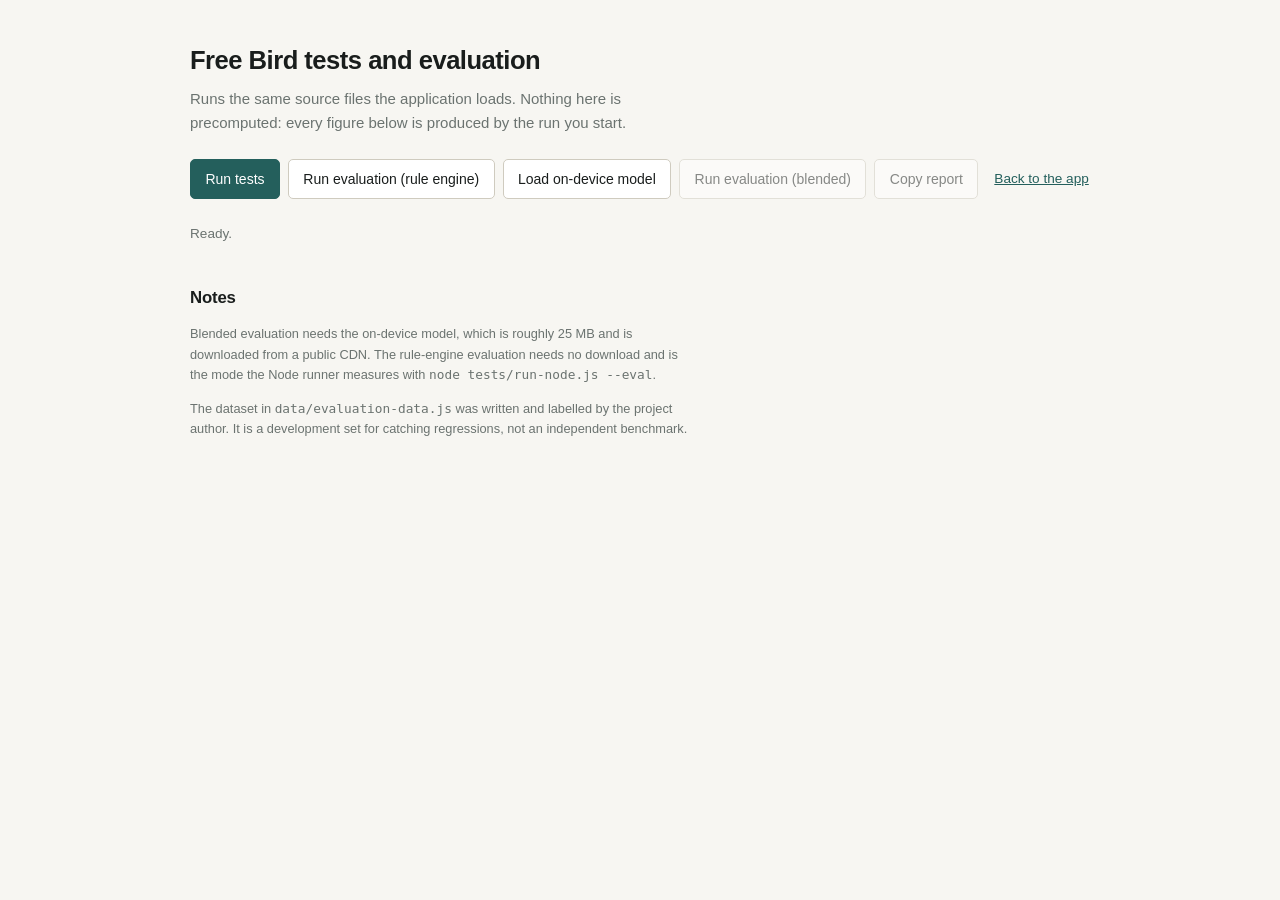
==== tests/index.html @ a353ec22 "Create the Free Bird application GitHub repository" ====
<!DOCTYPE html>
<html lang="en">
<head>
  <meta charset="utf-8">
  <meta name="viewport" content="width=device-width, initial-scale=1">
  <title>Free Bird tests and evaluation</title>
  <link rel="icon" href="../assets/logo.svg" type="image/svg+xml">
  <style>
    :root {
      --bg: #f7f6f2; --ink: #191d1c; --mute: #6b7370; --line: #e3e0d7;
      --ok: #2f6b4f; --bad: #97402c; --accent: #245f5c;
      --font: ui-sans-serif, -apple-system, "Segoe UI", Roboto, Arial, sans-serif;
      --mono: ui-monospace, SFMono-Regular, "SF Mono", Menlo, Consolas, monospace;
    }
    * { box-sizing: border-box; }
    body {
      margin: 0; padding: 2.5rem 1.5rem 5rem;
      background: var(--bg); color: var(--ink);
      font-family: var(--font); font-size: 15px; line-height: 1.6;
    }
    .wrap { max-width: 900px; margin: 0 auto; }
    h1 { font-size: 1.6rem; margin: 0 0 .35rem; letter-spacing: -.02em; }
    h2 { font-size: 1.05rem; margin: 2.5rem 0 .75rem; letter-spacing: -.01em; }
    .lede { color: var(--mute); margin: 0 0 1.5rem; max-width: 62ch; }
    .bar { display: flex; flex-wrap: wrap; gap: .5rem; margin-bottom: 1.5rem; }
    button {
      padding: .5rem .9rem; min-height: 2.4rem;
      background: #fff; border: 1px solid #cfcbbf; border-radius: 5px;
      font: inherit; font-size: .875rem; cursor: pointer; color: var(--ink);
    }
    button.primary { background: var(--accent); border-color: var(--accent); color: #fff; }
    button:disabled { opacity: .5; cursor: not-allowed; }
    button:focus-visible { outline: 2px solid var(--accent); outline-offset: 2px; }
    .summary {
      padding: .85rem 1.1rem; border: 1px solid var(--line); border-radius: 6px;
      background: #fffefb; margin-bottom: 1.25rem; font-variant-numeric: tabular-nums;
    }
    .summary.pass { border-color: var(--ok); color: var(--ok); }
    .summary.fail { border-color: var(--bad); color: var(--bad); }
    .suite { margin-bottom: 1.25rem; }
    .suite h3 { font-size: .9rem; margin: 0 0 .35rem; }
    ul { list-style: none; margin: 0; padding: 0; }
    li { padding: .2rem 0 .2rem 1.6rem; position: relative; font-size: .875rem; }
    li::before { position: absolute; left: 0; font-weight: 700; font-size: .75rem; }
    li.pass::before { content: "PASS"; content: "\2713"; color: var(--ok); }
    li.fail::before { content: "\2717"; color: var(--bad); }
    li.fail { color: var(--bad); }
    li .err { display: block; font-family: var(--mono); font-size: .75rem; color: var(--bad); padding-left: .2rem; }
    pre {
      background: #fffefb; border: 1px solid var(--line); border-radius: 6px;
      padding: 1rem; overflow-x: auto; font-family: var(--mono); font-size: .75rem;
      line-height: 1.55; white-space: pre;
    }
    .note { font-size: .8rem; color: var(--mute); max-width: 70ch; }
    .status { font-size: .85rem; color: var(--mute); margin-bottom: 1rem; }
    a { color: var(--accent); }
  </style>
</head>
<body>
  <div class="wrap">
    <h1>Free Bird tests and evaluation</h1>
    <p class="lede">
      Runs the same source files the application loads. Nothing here is precomputed:
      every figure below is produced by the run you start.
    </p>

    <div class="bar">
      <button id="run-tests" class="primary" type="button">Run tests</button>
      <button id="run-eval" type="button">Run evaluation (rule engine)</button>
      <button id="load-model" type="button">Load on-device model</button>
      <button id="run-eval-blended" type="button" disabled>Run evaluation (blended)</button>
      <button id="copy" type="button" disabled>Copy report</button>
      <a href="../index.html" style="align-self:center;margin-left:.5rem;font-size:.85rem;">Back to the app</a>
    </div>

    <p class="status" id="status">Ready.</p>
    <div id="summary"></div>
    <div id="results"></div>
    <div id="report"></div>

    <h2>Notes</h2>
    <p class="note">
      Blended evaluation needs the on-device model, which is roughly 25 MB and is
      downloaded from a public CDN. The rule-engine evaluation needs no download
      and is the mode the Node runner measures with
      <code>node tests/run-node.js --eval</code>.
    </p>
    <p class="note">
      The dataset in <code>data/evaluation-data.js</code> was written and labelled by
      the project author. It is a development set for catching regressions, not an
      independent benchmark.
    </p>
  </div>

  <script src="../ai/normalize.js"></script>
  <script src="../data/exercises.js"></script>
  <script src="../ai/classifier.js"></script>
  <script src="../ai/safety.js"></script>
  <script src="../ai/model.js"></script>
  <script src="../ai/recommendations.js"></script>
  <script src="../ai/fallback.js"></script>
  <script src="../ai/pipeline.js"></script>
  <script src="../data/evaluation-data.js"></script>
  <script src="test-harness.js"></script>
  <script src="classifier-tests.js"></script>
  <script src="safety-tests.js"></script>
  <script src="recommendation-tests.js"></script>
  <script src="evaluate.js"></script>
  <script>
    (function () {
      'use strict';
      var FB = window.FB;
      var statusNode = document.getElementById('status');
      var summaryNode = document.getElementById('summary');
      var resultsNode = document.getElementById('results');
      var reportNode = document.getElementById('report');
      var copyBtn = document.getElementById('copy');
      var lastReportText = '';

      function setStatus(text) { statusNode.textContent = text; }

      function clearOutput() {
        summaryNode.innerHTML = '';
        resultsNode.innerHTML = '';
        reportNode.innerHTML = '';
        copyBtn.disabled = true;
      }

      document.getElementById('run-tests').addEventListener('click', function () {
        clearOutput();
        setStatus('Running tests...');

        var groups = {};
        FB.testHarness.run(function (result) {
          if (!groups[result.suite]) {
            var section = document.createElement('section');
            section.className = 'suite';
            var heading = document.createElement('h3');
            heading.textContent = result.suite;
            var list = document.createElement('ul');
            section.appendChild(heading);
            section.appendChild(list);
            resultsNode.appendChild(section);
            groups[result.suite] = list;
          }
          var item = document.createElement('li');
          item.className = result.passed ? 'pass' : 'fail';
          item.textContent = result.label;
          if (!result.passed) {
            var err = document.createElement('span');
            err.className = 'err';
            err.textContent = result.error;
            item.appendChild(err);
          }
          groups[result.suite].appendChild(item);
        }).then(function (summary) {
          var box = document.createElement('div');
          box.className = 'summary ' + (summary.failed ? 'fail' : 'pass');
          box.textContent = summary.passed + ' passed, ' + summary.failed + ' failed, ' + summary.total + ' total';
          summaryNode.appendChild(box);
          setStatus(summary.failed ? 'Finished with failures.' : 'All tests passed.');
        });
      });

      function runEvaluation(mode) {
        clearOutput();
        setStatus('Evaluating in ' + mode + ' mode...');

        FB.evaluate.run({
          mode: mode,
          onProgress: function (done, total) { setStatus('Evaluating ' + done + ' of ' + total + '...'); }
        }).then(function (report) {
          lastReportText = FB.evaluate.format(report);
          var pre = document.createElement('pre');
          pre.textContent = lastReportText;
          reportNode.appendChild(pre);
          copyBtn.disabled = false;
          setStatus('Evaluation finished.');
        }).catch(function (err) {
          setStatus('Evaluation failed: ' + err.message);
        });
      }

      document.getElementById('run-eval').addEventListener('click', function () { runEvaluation('rules'); });
      document.getElementById('run-eval-blended').addEventListener('click', function () { runEvaluation('blended'); });

      document.getElementById('load-model').addEventListener('click', function () {
        setStatus('Loading the on-device model...');
        FB.model.on(function (state) {
          if (state.status === 'loading') setStatus('Loading the on-device model, ' + state.progress + '%');
        });
        FB.model.load().then(function (state) {
          if (FB.model.semanticReady()) {
            document.getElementById('run-eval-blended').disabled = false;
            setStatus('Model ready (' + state.modelId + '). Blended evaluation is now available.');
          } else {
            setStatus('The model could not load: ' + (state.error || 'unknown reason') + '. Rule-engine evaluation still works.');
          }
        });
      });

      copyBtn.addEventListener('click', function () {
        if (!lastReportText) return;
        if (navigator.clipboard) {
          navigator.clipboard.writeText(lastReportText).then(function () { setStatus('Report copied.'); });
        }
      });
    })();
  </script>
</body>
</html>
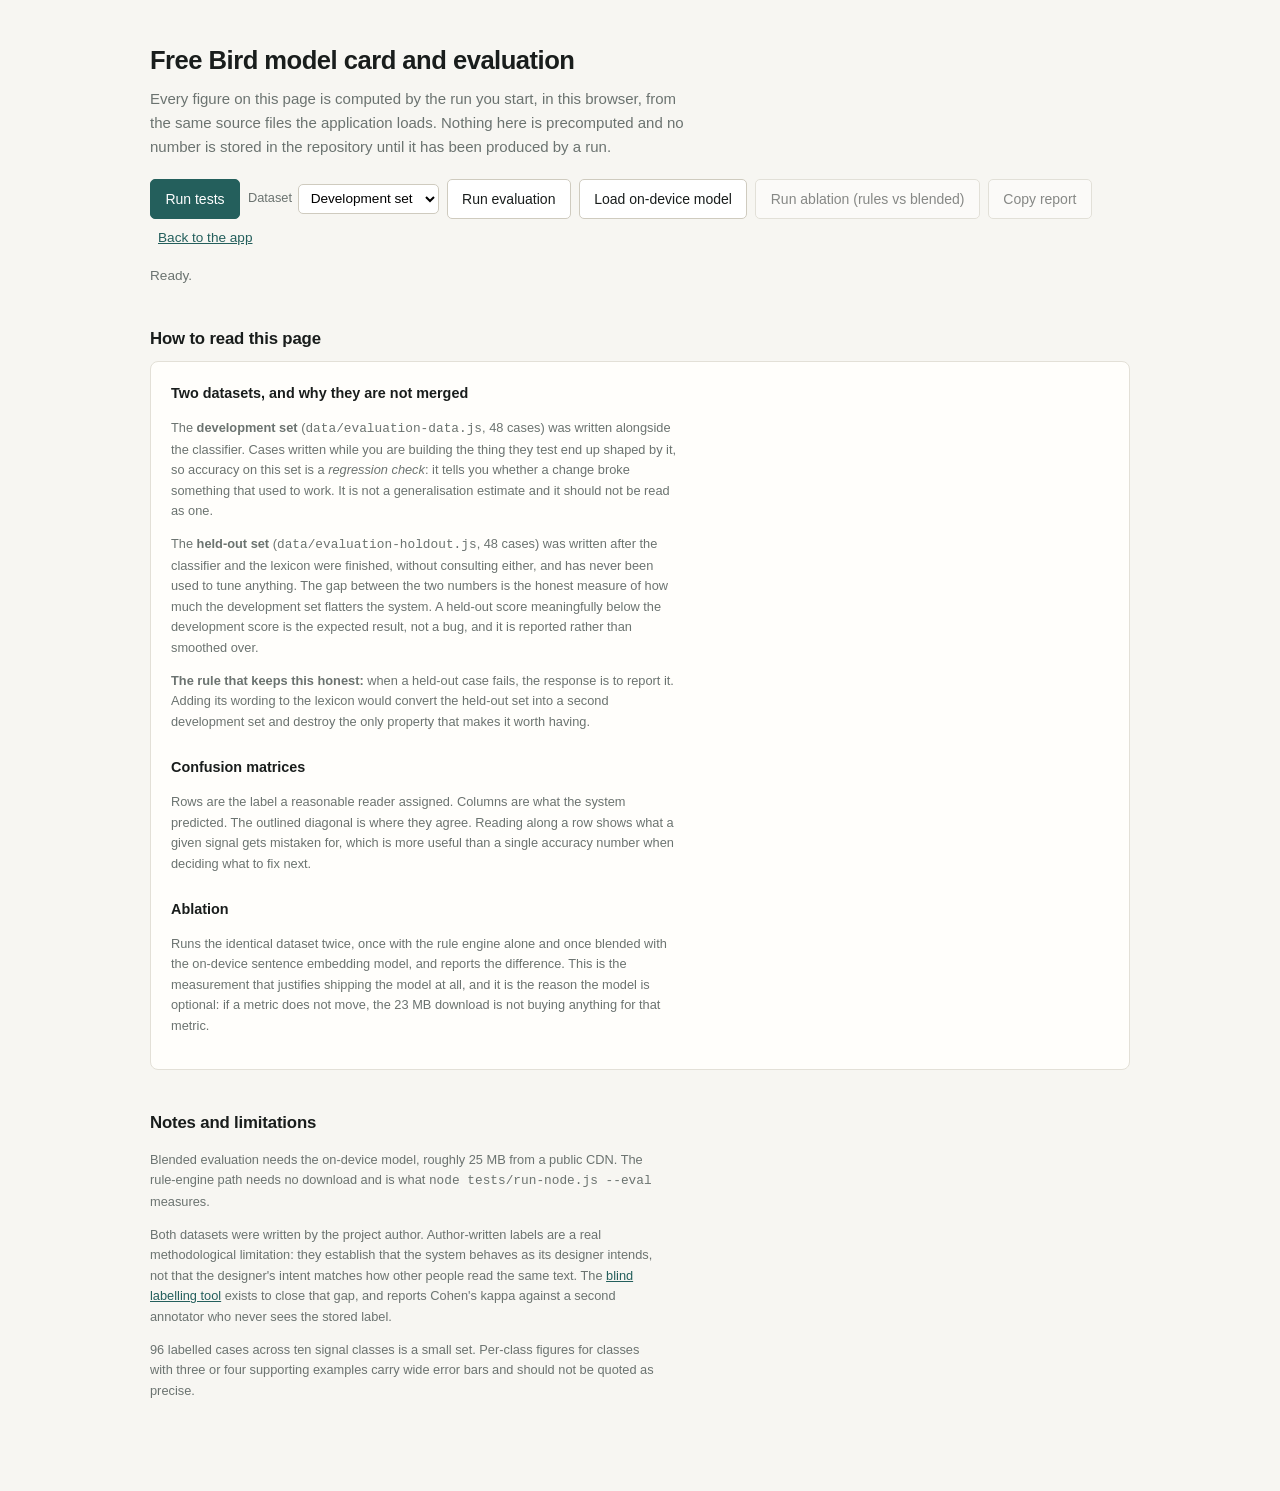
==== commit 1d442c4a: "model improvements and wingman prompting limit up" ====
--- a/tests/index.html
+++ b/tests/index.html
@@ -3,12 +3,12 @@
 <head>
   <meta charset="utf-8">
   <meta name="viewport" content="width=device-width, initial-scale=1">
-  <title>Free Bird tests and evaluation</title>
+  <title>Free Bird model card and evaluation</title>
   <link rel="icon" href="../assets/logo.svg" type="image/svg+xml">
   <style>
     :root {
-      --bg: #f7f6f2; --ink: #191d1c; --mute: #6b7370; --line: #e3e0d7;
-      --ok: #2f6b4f; --bad: #97402c; --accent: #245f5c;
+      --bg: #f7f6f2; --surface: #fffefb; --ink: #191d1c; --mute: #6b7370; --line: #e3e0d7;
+      --ok: #2f6b4f; --bad: #97402c; --accent: #245f5c; --accent-soft: #e8f0ee;
       --font: ui-sans-serif, -apple-system, "Segoe UI", Roboto, Arial, sans-serif;
       --mono: ui-monospace, SFMono-Regular, "SF Mono", Menlo, Consolas, monospace;
     }
@@ -18,11 +18,12 @@
       background: var(--bg); color: var(--ink);
       font-family: var(--font); font-size: 15px; line-height: 1.6;
     }
-    .wrap { max-width: 900px; margin: 0 auto; }
+    .wrap { max-width: 980px; margin: 0 auto; }
     h1 { font-size: 1.6rem; margin: 0 0 .35rem; letter-spacing: -.02em; }
-    h2 { font-size: 1.05rem; margin: 2.5rem 0 .75rem; letter-spacing: -.01em; }
-    .lede { color: var(--mute); margin: 0 0 1.5rem; max-width: 62ch; }
-    .bar { display: flex; flex-wrap: wrap; gap: .5rem; margin-bottom: 1.5rem; }
+    h2 { font-size: 1.05rem; margin: 2.5rem 0 .5rem; letter-spacing: -.01em; }
+    h3 { font-size: .9rem; margin: 1.5rem 0 .5rem; }
+    .lede { color: var(--mute); margin: 0 0 1.25rem; max-width: 66ch; }
+    .bar { display: flex; flex-wrap: wrap; gap: .5rem; margin-bottom: 1rem; align-items: center; }
     button {
       padding: .5rem .9rem; min-height: 2.4rem;
       background: #fff; border: 1px solid #cfcbbf; border-radius: 5px;
@@ -31,64 +32,153 @@
     button.primary { background: var(--accent); border-color: var(--accent); color: #fff; }
     button:disabled { opacity: .5; cursor: not-allowed; }
     button:focus-visible { outline: 2px solid var(--accent); outline-offset: 2px; }
+    label.field { font-size: .8rem; color: var(--mute); display: inline-flex; align-items: center; gap: .35rem; }
+    select { font: inherit; font-size: .85rem; padding: .35rem .5rem; border: 1px solid #cfcbbf; border-radius: 5px; background: #fff; }
     .summary {
       padding: .85rem 1.1rem; border: 1px solid var(--line); border-radius: 6px;
-      background: #fffefb; margin-bottom: 1.25rem; font-variant-numeric: tabular-nums;
+      background: var(--surface); margin-bottom: 1.25rem; font-variant-numeric: tabular-nums;
     }
     .summary.pass { border-color: var(--ok); color: var(--ok); }
     .summary.fail { border-color: var(--bad); color: var(--bad); }
     .suite { margin-bottom: 1.25rem; }
     .suite h3 { font-size: .9rem; margin: 0 0 .35rem; }
-    ul { list-style: none; margin: 0; padding: 0; }
-    li { padding: .2rem 0 .2rem 1.6rem; position: relative; font-size: .875rem; }
-    li::before { position: absolute; left: 0; font-weight: 700; font-size: .75rem; }
-    li.pass::before { content: "PASS"; content: "\2713"; color: var(--ok); }
-    li.fail::before { content: "\2717"; color: var(--bad); }
-    li.fail { color: var(--bad); }
-    li .err { display: block; font-family: var(--mono); font-size: .75rem; color: var(--bad); padding-left: .2rem; }
+    ul.tests { list-style: none; margin: 0; padding: 0; }
+    ul.tests li { padding: .2rem 0 .2rem 1.6rem; position: relative; font-size: .875rem; }
+    ul.tests li::before { position: absolute; left: 0; font-weight: 700; font-size: .75rem; }
+    ul.tests li.pass::before { content: "\2713"; color: var(--ok); }
+    ul.tests li.fail::before { content: "\2717"; color: var(--bad); }
+    ul.tests li.fail { color: var(--bad); }
+    ul.tests li .err { display: block; font-family: var(--mono); font-size: .75rem; color: var(--bad); padding-left: .2rem; }
     pre {
-      background: #fffefb; border: 1px solid var(--line); border-radius: 6px;
+      background: var(--surface); border: 1px solid var(--line); border-radius: 6px;
       padding: 1rem; overflow-x: auto; font-family: var(--mono); font-size: .75rem;
       line-height: 1.55; white-space: pre;
     }
-    .note { font-size: .8rem; color: var(--mute); max-width: 70ch; }
+    .note { font-size: .8rem; color: var(--mute); max-width: 72ch; }
     .status { font-size: .85rem; color: var(--mute); margin-bottom: 1rem; }
     a { color: var(--accent); }
+
+    .panel {
+      background: var(--surface); border: 1px solid var(--line);
+      border-radius: 8px; padding: 1.25rem; margin-bottom: 1.25rem;
+    }
+    .panel--flag { border-color: var(--accent); background: var(--accent-soft); }
+
+    .cards { display: grid; grid-template-columns: repeat(auto-fit, minmax(160px, 1fr)); gap: 1rem; }
+    .card__label { font-size: .7rem; text-transform: uppercase; letter-spacing: .06em; color: var(--mute); }
+    .card__value { font-size: 1.5rem; font-weight: 600; letter-spacing: -.02em; font-variant-numeric: tabular-nums; }
+    .card__note { font-size: .75rem; color: var(--mute); }
+
+    table { border-collapse: collapse; width: 100%; font-size: .8rem; font-variant-numeric: tabular-nums; }
+    .scroll { overflow-x: auto; }
+    th, td { padding: .35rem .5rem; text-align: left; border-bottom: 1px solid var(--line); white-space: nowrap; }
+    th { font-weight: 600; font-size: .7rem; text-transform: uppercase; letter-spacing: .05em; color: var(--mute); }
+    td.num, th.num { text-align: right; }
+    tr.total td { font-weight: 600; border-top: 2px solid var(--line); }
+
+    .cm td.cell { text-align: center; font-variant-numeric: tabular-nums; border: 1px solid var(--line); }
+    .cm th.rowhead { font-size: .7rem; text-transform: none; letter-spacing: 0; color: var(--ink); font-weight: 500; }
+    .cm th.colhead {
+      font-size: .65rem; text-transform: none; letter-spacing: 0;
+      writing-mode: vertical-rl; transform: rotate(180deg);
+      height: 7.5rem; vertical-align: bottom; padding: .25rem;
+    }
+    .cm td.diag { outline: 2px solid var(--accent); outline-offset: -2px; }
+    .cm td.zero { color: #c9c5bb; }
+
+    .delta-up { color: var(--ok); font-weight: 600; }
+    .delta-down { color: var(--bad); font-weight: 600; }
+    .delta-flat { color: var(--mute); }
+
+    .legend { font-size: .75rem; color: var(--mute); margin-top: .5rem; }
+    .hidden { display: none; }
   </style>
 </head>
 <body>
   <div class="wrap">
-    <h1>Free Bird tests and evaluation</h1>
+    <h1>Free Bird model card and evaluation</h1>
     <p class="lede">
-      Runs the same source files the application loads. Nothing here is precomputed:
-      every figure below is produced by the run you start.
+      Every figure on this page is computed by the run you start, in this browser,
+      from the same source files the application loads. Nothing here is precomputed
+      and no number is stored in the repository until it has been produced by a run.
     </p>
 
     <div class="bar">
       <button id="run-tests" class="primary" type="button">Run tests</button>
-      <button id="run-eval" type="button">Run evaluation (rule engine)</button>
+      <label class="field">
+        Dataset
+        <select id="dataset">
+          <option value="dev">Development set</option>
+          <option value="holdout">Held-out set</option>
+          <option value="all">Both</option>
+        </select>
+      </label>
+      <button id="run-eval" type="button">Run evaluation</button>
       <button id="load-model" type="button">Load on-device model</button>
-      <button id="run-eval-blended" type="button" disabled>Run evaluation (blended)</button>
+      <button id="run-ablation" type="button" disabled>Run ablation (rules vs blended)</button>
       <button id="copy" type="button" disabled>Copy report</button>
       <a href="../index.html" style="align-self:center;margin-left:.5rem;font-size:.85rem;">Back to the app</a>
     </div>
 
     <p class="status" id="status">Ready.</p>
     <div id="summary"></div>
+    <div id="dashboard"></div>
     <div id="results"></div>
     <div id="report"></div>
 
-    <h2>Notes</h2>
+    <h2>How to read this page</h2>
+    <div class="panel">
+      <h3 style="margin-top:0">Two datasets, and why they are not merged</h3>
+      <p class="note">
+        The <strong>development set</strong> (<code>data/evaluation-data.js</code>, 48 cases) was written
+        alongside the classifier. Cases written while you are building the thing they test end up shaped
+        by it, so accuracy on this set is a <em>regression check</em>: it tells you whether a change broke
+        something that used to work. It is not a generalisation estimate and it should not be read as one.
+      </p>
+      <p class="note">
+        The <strong>held-out set</strong> (<code>data/evaluation-holdout.js</code>, 48 cases) was written
+        after the classifier and the lexicon were finished, without consulting either, and has never been
+        used to tune anything. The gap between the two numbers is the honest measure of how much the
+        development set flatters the system. A held-out score meaningfully below the development score is
+        the expected result, not a bug, and it is reported rather than smoothed over.
+      </p>
+      <p class="note">
+        <strong>The rule that keeps this honest:</strong> when a held-out case fails, the response is to
+        report it. Adding its wording to the lexicon would convert the held-out set into a second
+        development set and destroy the only property that makes it worth having.
+      </p>
+
+      <h3>Confusion matrices</h3>
+      <p class="note">
+        Rows are the label a reasonable reader assigned. Columns are what the system predicted. The
+        outlined diagonal is where they agree. Reading along a row shows what a given signal gets mistaken
+        for, which is more useful than a single accuracy number when deciding what to fix next.
+      </p>
+
+      <h3>Ablation</h3>
+      <p class="note">
+        Runs the identical dataset twice, once with the rule engine alone and once blended with the
+        on-device sentence embedding model, and reports the difference. This is the measurement that
+        justifies shipping the model at all, and it is the reason the model is optional: if a metric does
+        not move, the 23 MB download is not buying anything for that metric.
+      </p>
+    </div>
+
+    <h2>Notes and limitations</h2>
     <p class="note">
-      Blended evaluation needs the on-device model, which is roughly 25 MB and is
-      downloaded from a public CDN. The rule-engine evaluation needs no download
-      and is the mode the Node runner measures with
-      <code>node tests/run-node.js --eval</code>.
+      Blended evaluation needs the on-device model, roughly 25 MB from a public CDN. The rule-engine
+      path needs no download and is what <code>node tests/run-node.js --eval</code> measures.
     </p>
     <p class="note">
-      The dataset in <code>data/evaluation-data.js</code> was written and labelled by
-      the project author. It is a development set for catching regressions, not an
-      independent benchmark.
+      Both datasets were written by the project author. Author-written labels are a real methodological
+      limitation: they establish that the system behaves as its designer intends, not that the designer's
+      intent matches how other people read the same text. The
+      <a href="label.html">blind labelling tool</a> exists to close that gap, and reports Cohen's kappa
+      against a second annotator who never sees the stored label.
+    </p>
+    <p class="note">
+      96 labelled cases across ten signal classes is a small set. Per-class figures for classes with
+      three or four supporting examples carry wide error bars and should not be quoted as precise.
     </p>
   </div>
 
@@ -101,6 +191,7 @@
   <script src="../ai/fallback.js"></script>
   <script src="../ai/pipeline.js"></script>
   <script src="../data/evaluation-data.js"></script>
+  <script src="../data/evaluation-holdout.js"></script>
   <script src="test-harness.js"></script>
   <script src="classifier-tests.js"></script>
   <script src="safety-tests.js"></script>
@@ -112,20 +203,306 @@
       var FB = window.FB;
       var statusNode = document.getElementById('status');
       var summaryNode = document.getElementById('summary');
+      var dashboardNode = document.getElementById('dashboard');
       var resultsNode = document.getElementById('results');
       var reportNode = document.getElementById('report');
       var copyBtn = document.getElementById('copy');
+      var datasetSelect = document.getElementById('dataset');
       var lastReportText = '';
 
       function setStatus(text) { statusNode.textContent = text; }
 
       function clearOutput() {
         summaryNode.innerHTML = '';
+        dashboardNode.innerHTML = '';
         resultsNode.innerHTML = '';
         reportNode.innerHTML = '';
         copyBtn.disabled = true;
       }
 
+      function el(tag, attrs, children) {
+        var node = document.createElement(tag);
+        Object.keys(attrs || {}).forEach(function (k) {
+          if (k === 'class') node.className = attrs[k];
+          else if (k === 'text') node.textContent = attrs[k];
+          else node.setAttribute(k, attrs[k]);
+        });
+        (children || []).forEach(function (c) {
+          if (c === null || c === undefined) return;
+          node.appendChild(typeof c === 'string' ? document.createTextNode(c) : c);
+        });
+        return node;
+      }
+
+      function pct(v) {
+        return (v === null || v === undefined) ? 'n/a' : (v * 100).toFixed(1) + '%';
+      }
+
+      /* ---------------------------------------------------------- cards */
+
+      function statCard(label, value, note) {
+        return el('div', { class: 'card' }, [
+          el('div', { class: 'card__label', text: label }),
+          el('div', { class: 'card__value', text: value }),
+          note ? el('div', { class: 'card__note', text: note }) : null
+        ]);
+      }
+
+      function headlineCards(report) {
+        return el('div', { class: 'panel' }, [
+          el('h3', { style: 'margin-top:0', text: 'Headline metrics, ' + report.datasetLabel + ', ' + report.mode + ' mode' }),
+          el('div', { class: 'cards' }, [
+            statCard('Primary signal accuracy', pct(report.primarySignal.accuracy),
+              report.primarySignal.correct + ' of ' + report.primarySignal.n + ' correct'),
+            statCard('Macro F1', pct(report.primarySignal.macroF1), 'unweighted mean across classes'),
+            statCard('Secondary recall', pct(report.secondarySignals.recall),
+              report.secondarySignals.found + ' of ' + report.secondarySignals.expected + ' found'),
+            statCard('Pressure band exact', pct(report.pressureBand.accuracy),
+              'within one band: ' + pct(report.pressureBand.withinOneBand)),
+            statCard('Safety accuracy', pct(report.safety.accuracy),
+              report.safety.correct + ' of ' + report.safety.n + ' cases'),
+            statCard('Mean latency', report.latency ? report.latency.meanMs.toFixed(1) + ' ms' : 'n/a',
+              report.latency ? 'max ' + report.latency.maxMs.toFixed(0) + ' ms' : null)
+          ])
+        ]);
+      }
+
+      /* ------------------------------------------------ confusion matrix */
+
+      function shortLabel(label) {
+        return String(label).replace(/-/g, ' ');
+      }
+
+      function confusionTable(title, confusion, labels, caption) {
+        var head = el('tr', {}, [el('th', { class: 'rowhead', text: '' })].concat(
+          labels.map(function (l) { return el('th', { class: 'colhead', text: shortLabel(l) }); })
+        ));
+
+        // Shade each cell by its share of that row, so a busy row and a sparse
+        // row are both readable.
+        var rows = labels.map(function (rowLabel) {
+          var rowTotal = labels.reduce(function (sum, c) { return sum + confusion[rowLabel][c]; }, 0);
+          var cells = labels.map(function (colLabel) {
+            var value = confusion[rowLabel][colLabel];
+            var isDiag = rowLabel === colLabel;
+            var share = rowTotal ? value / rowTotal : 0;
+            var cell = el('td', {
+              class: 'cell' + (isDiag ? ' diag' : '') + (value === 0 ? ' zero' : ''),
+              text: String(value)
+            });
+            if (value > 0) {
+              var alpha = 0.12 + share * 0.55;
+              cell.style.background = isDiag
+                ? 'rgba(36, 95, 92, ' + alpha.toFixed(2) + ')'
+                : 'rgba(151, 64, 44, ' + alpha.toFixed(2) + ')';
+              if (share > 0.55) cell.style.color = '#fff';
+            }
+            return cell;
+          });
+          return el('tr', {}, [el('th', { class: 'rowhead', text: shortLabel(rowLabel) })].concat(cells));
+        });
+
+        return el('div', { class: 'panel' }, [
+          el('h3', { style: 'margin-top:0', text: title }),
+          el('div', { class: 'scroll' }, [
+            el('table', { class: 'cm' }, [
+              el('thead', {}, [head]),
+              el('tbody', {}, rows)
+            ])
+          ]),
+          el('p', { class: 'legend', text: caption })
+        ]);
+      }
+
+      /* --------------------------------------------------- per-class table */
+
+      function perClassTable(report) {
+        var rows = report.primarySignal.perClass.map(function (row) {
+          return el('tr', {}, [
+            el('td', { text: shortLabel(row.label) }),
+            el('td', { class: 'num', text: String(row.support) }),
+            el('td', { class: 'num', text: String(row.tp) }),
+            el('td', { class: 'num', text: String(row.fp) }),
+            el('td', { class: 'num', text: String(row.fn) }),
+            el('td', { class: 'num', text: pct(row.precision) }),
+            el('td', { class: 'num', text: pct(row.recall) }),
+            el('td', { class: 'num', text: pct(row.f1) })
+          ]);
+        });
+
+        rows.push(el('tr', { class: 'total' }, [
+          el('td', { text: 'macro average' }),
+          el('td', { class: 'num', text: String(report.primarySignal.n) }),
+          el('td', { class: 'num', text: '' }),
+          el('td', { class: 'num', text: '' }),
+          el('td', { class: 'num', text: '' }),
+          el('td', { class: 'num', text: pct(report.primarySignal.macroPrecision) }),
+          el('td', { class: 'num', text: pct(report.primarySignal.macroRecall) }),
+          el('td', { class: 'num', text: pct(report.primarySignal.macroF1) })
+        ]));
+
+        return el('div', { class: 'panel' }, [
+          el('h3', { style: 'margin-top:0', text: 'Per-class performance, primary signal' }),
+          el('div', { class: 'scroll' }, [
+            el('table', {}, [
+              el('thead', {}, [el('tr', {}, [
+                el('th', { text: 'Signal' }),
+                el('th', { class: 'num', text: 'Support' }),
+                el('th', { class: 'num', text: 'TP' }),
+                el('th', { class: 'num', text: 'FP' }),
+                el('th', { class: 'num', text: 'FN' }),
+                el('th', { class: 'num', text: 'Precision' }),
+                el('th', { class: 'num', text: 'Recall' }),
+                el('th', { class: 'num', text: 'F1' })
+              ])]),
+              el('tbody', {}, rows)
+            ])
+          ]),
+          el('p', { class: 'legend', text: 'Support is how many cases carry that label. Classes with three or four supporting cases have wide error bars; treat their precision and recall as directional only.' })
+        ]);
+      }
+
+      /* ------------------------------------------------------- failures */
+
+      function failureTable(report) {
+        var misses = report.perCase.filter(function (c) {
+          return c.expectedPrimary && !c.correct;
+        });
+        var safetyMisses = report.perCase.filter(function (c) {
+          return c.expectedSafety !== c.predictedSafety;
+        });
+
+        if (!misses.length && !safetyMisses.length) {
+          return el('div', { class: 'panel' }, [
+            el('h3', { style: 'margin-top:0', text: 'Every case matched its label' }),
+            el('p', { class: 'note', text: 'No signal or safety disagreements in this run.' })
+          ]);
+        }
+
+        var children = [el('h3', { style: 'margin-top:0', text: 'Where it disagreed with the label' })];
+
+        if (misses.length) {
+          children.push(el('div', { class: 'scroll' }, [
+            el('table', {}, [
+              el('thead', {}, [el('tr', {}, [
+                el('th', { text: 'Case' }),
+                el('th', { text: 'Expected' }),
+                el('th', { text: 'Predicted' }),
+                el('th', { text: 'Text' })
+              ])]),
+              el('tbody', {}, misses.map(function (c) {
+                return el('tr', {}, [
+                  el('td', { text: c.id }),
+                  el('td', { text: shortLabel(c.expectedPrimary) }),
+                  el('td', { text: shortLabel(c.predictedPrimary) }),
+                  el('td', { style: 'white-space:normal;max-width:34rem', text: c.text })
+                ]);
+              }))
+            ])
+          ]));
+        }
+
+        if (safetyMisses.length) {
+          children.push(el('h3', { text: 'Safety disagreements' }));
+          children.push(el('div', { class: 'scroll' }, [
+            el('table', {}, [
+              el('thead', {}, [el('tr', {}, [
+                el('th', { text: 'Case' }),
+                el('th', { text: 'Expected' }),
+                el('th', { text: 'Predicted' }),
+                el('th', { text: 'Text' })
+              ])]),
+              el('tbody', {}, safetyMisses.map(function (c) {
+                return el('tr', {}, [
+                  el('td', { text: c.id }),
+                  el('td', { text: c.expectedSafety }),
+                  el('td', { text: c.predictedSafety }),
+                  el('td', { style: 'white-space:normal;max-width:34rem', text: c.text })
+                ]);
+              }))
+            ])
+          ]));
+        }
+
+        children.push(el('p', { class: 'legend', text: 'Listed in full rather than summarised. A failure list you can read is worth more than an accuracy figure you cannot interrogate.' }));
+        return el('div', { class: 'panel panel--flag' }, children);
+      }
+
+      /* -------------------------------------------------------- ablation */
+
+      function deltaCell(before, after, higherIsBetter) {
+        if (before === null || after === null || before === undefined || after === undefined) {
+          return el('td', { class: 'num delta-flat', text: 'n/a' });
+        }
+        var diff = (after - before) * 100;
+        var cls = Math.abs(diff) < 0.05 ? 'delta-flat' : (diff > 0) === !!higherIsBetter ? 'delta-up' : 'delta-down';
+        var sign = diff > 0 ? '+' : '';
+        return el('td', { class: 'num ' + cls, text: sign + diff.toFixed(1) + ' pts' });
+      }
+
+      function ablationTable(rules, blended) {
+        function row(label, get, higherIsBetter) {
+          var a = get(rules);
+          var b = get(blended);
+          return el('tr', {}, [
+            el('td', { text: label }),
+            el('td', { class: 'num', text: pct(a) }),
+            el('td', { class: 'num', text: pct(b) }),
+            deltaCell(a, b, higherIsBetter !== false)
+          ]);
+        }
+
+        return el('div', { class: 'panel' }, [
+          el('h3', { style: 'margin-top:0', text: 'Ablation: rule engine alone vs blended with the on-device model' }),
+          el('p', { class: 'note', text: 'Same ' + rules.caseCount + ' cases (' + rules.datasetLabel + '), run twice. This is the measurement that decides whether the model is worth its download.' }),
+          el('div', { class: 'scroll' }, [
+            el('table', {}, [
+              el('thead', {}, [el('tr', {}, [
+                el('th', { text: 'Metric' }),
+                el('th', { class: 'num', text: 'Rules only' }),
+                el('th', { class: 'num', text: 'Blended' }),
+                el('th', { class: 'num', text: 'Change' })
+              ])]),
+              el('tbody', {}, [
+                row('Primary signal accuracy', function (r) { return r.primarySignal.accuracy; }),
+                row('Macro F1', function (r) { return r.primarySignal.macroF1; }),
+                row('Weighted F1', function (r) { return r.primarySignal.weightedF1; }),
+                row('Secondary signal recall', function (r) { return r.secondarySignals.recall; }),
+                row('Pressure band, exact', function (r) { return r.pressureBand.accuracy; }),
+                row('Pressure band, within one', function (r) { return r.pressureBand.withinOneBand; }),
+                row('Safety accuracy', function (r) { return r.safety.accuracy; })
+              ])
+            ])
+          ]),
+          el('p', { class: 'legend', text: 'Latency: ' + (rules.latency ? rules.latency.meanMs.toFixed(1) : '?') + ' ms rules, ' + (blended.latency ? blended.latency.meanMs.toFixed(1) : '?') + ' ms blended, mean per case. Safety is deterministic and has no model dependency, so it is expected to be identical in both columns; a difference there would indicate a bug.' })
+        ]);
+      }
+
+      /* ------------------------------------------------------- rendering */
+
+      function renderDashboard(report) {
+        dashboardNode.appendChild(headlineCards(report));
+        dashboardNode.appendChild(perClassTable(report));
+        dashboardNode.appendChild(confusionTable(
+          'Confusion matrix, primary stress signal',
+          report.primarySignal.confusion, report.primarySignal.labels,
+          'Rows are the assigned label, columns are the prediction. Teal on the diagonal is agreement; rust off it is a confusion, shaded by how much of that row it accounts for.'
+        ));
+        dashboardNode.appendChild(confusionTable(
+          'Confusion matrix, pressure band',
+          report.pressureBand.confusion, report.pressureBand.labels,
+          'Off-diagonal cells adjacent to the diagonal are within-one-band errors, which the plan tolerates. Cells two or more bands away are the ones that would change which exercise is recommended.'
+        ));
+        dashboardNode.appendChild(confusionTable(
+          'Confusion matrix, safety level',
+          report.safety.confusion, report.safety.labels,
+          'The consequential cell is the bottom-left: a case labelled crisis that was predicted none. The scan is deliberately tuned to prefer the opposite error.'
+        ));
+        dashboardNode.appendChild(failureTable(report));
+      }
+
+      /* --------------------------------------------------------- actions */
+
       document.getElementById('run-tests').addEventListener('click', function () {
         clearOutput();
         setStatus('Running tests...');
@@ -133,56 +510,78 @@
         var groups = {};
         FB.testHarness.run(function (result) {
           if (!groups[result.suite]) {
-            var section = document.createElement('section');
-            section.className = 'suite';
-            var heading = document.createElement('h3');
-            heading.textContent = result.suite;
-            var list = document.createElement('ul');
-            section.appendChild(heading);
+            var section = el('section', { class: 'suite' }, [el('h3', { text: result.suite })]);
+            var list = el('ul', { class: 'tests' }, []);
             section.appendChild(list);
             resultsNode.appendChild(section);
             groups[result.suite] = list;
           }
-          var item = document.createElement('li');
-          item.className = result.passed ? 'pass' : 'fail';
-          item.textContent = result.label;
-          if (!result.passed) {
-            var err = document.createElement('span');
-            err.className = 'err';
-            err.textContent = result.error;
-            item.appendChild(err);
-          }
+          var item = el('li', { class: result.passed ? 'pass' : 'fail', text: result.label });
+          if (!result.passed) item.appendChild(el('span', { class: 'err', text: result.error }));
           groups[result.suite].appendChild(item);
         }).then(function (summary) {
-          var box = document.createElement('div');
-          box.className = 'summary ' + (summary.failed ? 'fail' : 'pass');
-          box.textContent = summary.passed + ' passed, ' + summary.failed + ' failed, ' + summary.total + ' total';
-          summaryNode.appendChild(box);
+          summaryNode.appendChild(el('div', {
+            class: 'summary ' + (summary.failed ? 'fail' : 'pass'),
+            text: summary.passed + ' passed, ' + summary.failed + ' failed, ' + summary.total + ' total'
+          }));
           setStatus(summary.failed ? 'Finished with failures.' : 'All tests passed.');
         });
       });
 
       function runEvaluation(mode) {
         clearOutput();
-        setStatus('Evaluating in ' + mode + ' mode...');
-
-        FB.evaluate.run({
+        var dataset = datasetSelect.value;
+        setStatus('Evaluating the ' + FB.evaluate.datasetLabel(dataset) + ' in ' + mode + ' mode...');
+
+        return FB.evaluate.run({
           mode: mode,
+          dataset: dataset,
           onProgress: function (done, total) { setStatus('Evaluating ' + done + ' of ' + total + '...'); }
         }).then(function (report) {
+          renderDashboard(report);
           lastReportText = FB.evaluate.format(report);
-          var pre = document.createElement('pre');
-          pre.textContent = lastReportText;
-          reportNode.appendChild(pre);
+          reportNode.appendChild(el('h2', { text: 'Plain text report' }));
+          reportNode.appendChild(el('pre', { text: lastReportText }));
           copyBtn.disabled = false;
           setStatus('Evaluation finished.');
+          return report;
         }).catch(function (err) {
           setStatus('Evaluation failed: ' + err.message);
         });
       }
 
-      document.getElementById('run-eval').addEventListener('click', function () { runEvaluation('rules'); });
-      document.getElementById('run-eval-blended').addEventListener('click', function () { runEvaluation('blended'); });
+      document.getElementById('run-eval').addEventListener('click', function () {
+        runEvaluation(FB.model.semanticReady() ? 'blended' : 'rules');
+      });
+
+      document.getElementById('run-ablation').addEventListener('click', function () {
+        clearOutput();
+        var dataset = datasetSelect.value;
+        var label = FB.evaluate.datasetLabel(dataset);
+        setStatus('Ablation: running the ' + label + ' with rules only...');
+
+        FB.evaluate.run({ mode: 'rules', dataset: dataset }).then(function (rules) {
+          setStatus('Ablation: running the ' + label + ' blended with the on-device model...');
+          return FB.evaluate.run({ mode: 'blended', dataset: dataset }).then(function (blended) {
+            dashboardNode.appendChild(ablationTable(rules, blended));
+            dashboardNode.appendChild(headlineCards(blended));
+            dashboardNode.appendChild(perClassTable(blended));
+            dashboardNode.appendChild(confusionTable(
+              'Confusion matrix, primary signal, blended',
+              blended.primarySignal.confusion, blended.primarySignal.labels,
+              'Blended run. Compare against the rules-only matrix by re-running the evaluation in rules mode.'
+            ));
+            dashboardNode.appendChild(failureTable(blended));
+            lastReportText = 'RULES ONLY\n\n' + FB.evaluate.format(rules) + '\n\nBLENDED\n\n' + FB.evaluate.format(blended);
+            reportNode.appendChild(el('h2', { text: 'Plain text report, both runs' }));
+            reportNode.appendChild(el('pre', { text: lastReportText }));
+            copyBtn.disabled = false;
+            setStatus('Ablation finished.');
+          });
+        }).catch(function (err) {
+          setStatus('Ablation failed: ' + err.message);
+        });
+      });
 
       document.getElementById('load-model').addEventListener('click', function () {
         setStatus('Loading the on-device model...');
@@ -191,8 +590,8 @@
         });
         FB.model.load().then(function (state) {
           if (FB.model.semanticReady()) {
-            document.getElementById('run-eval-blended').disabled = false;
-            setStatus('Model ready (' + state.modelId + '). Blended evaluation is now available.');
+            document.getElementById('run-ablation').disabled = false;
+            setStatus('Model ready (' + state.modelId + '). Evaluation now runs blended, and the ablation is available.');
           } else {
             setStatus('The model could not load: ' + (state.error || 'unknown reason') + '. Rule-engine evaluation still works.');
           }
